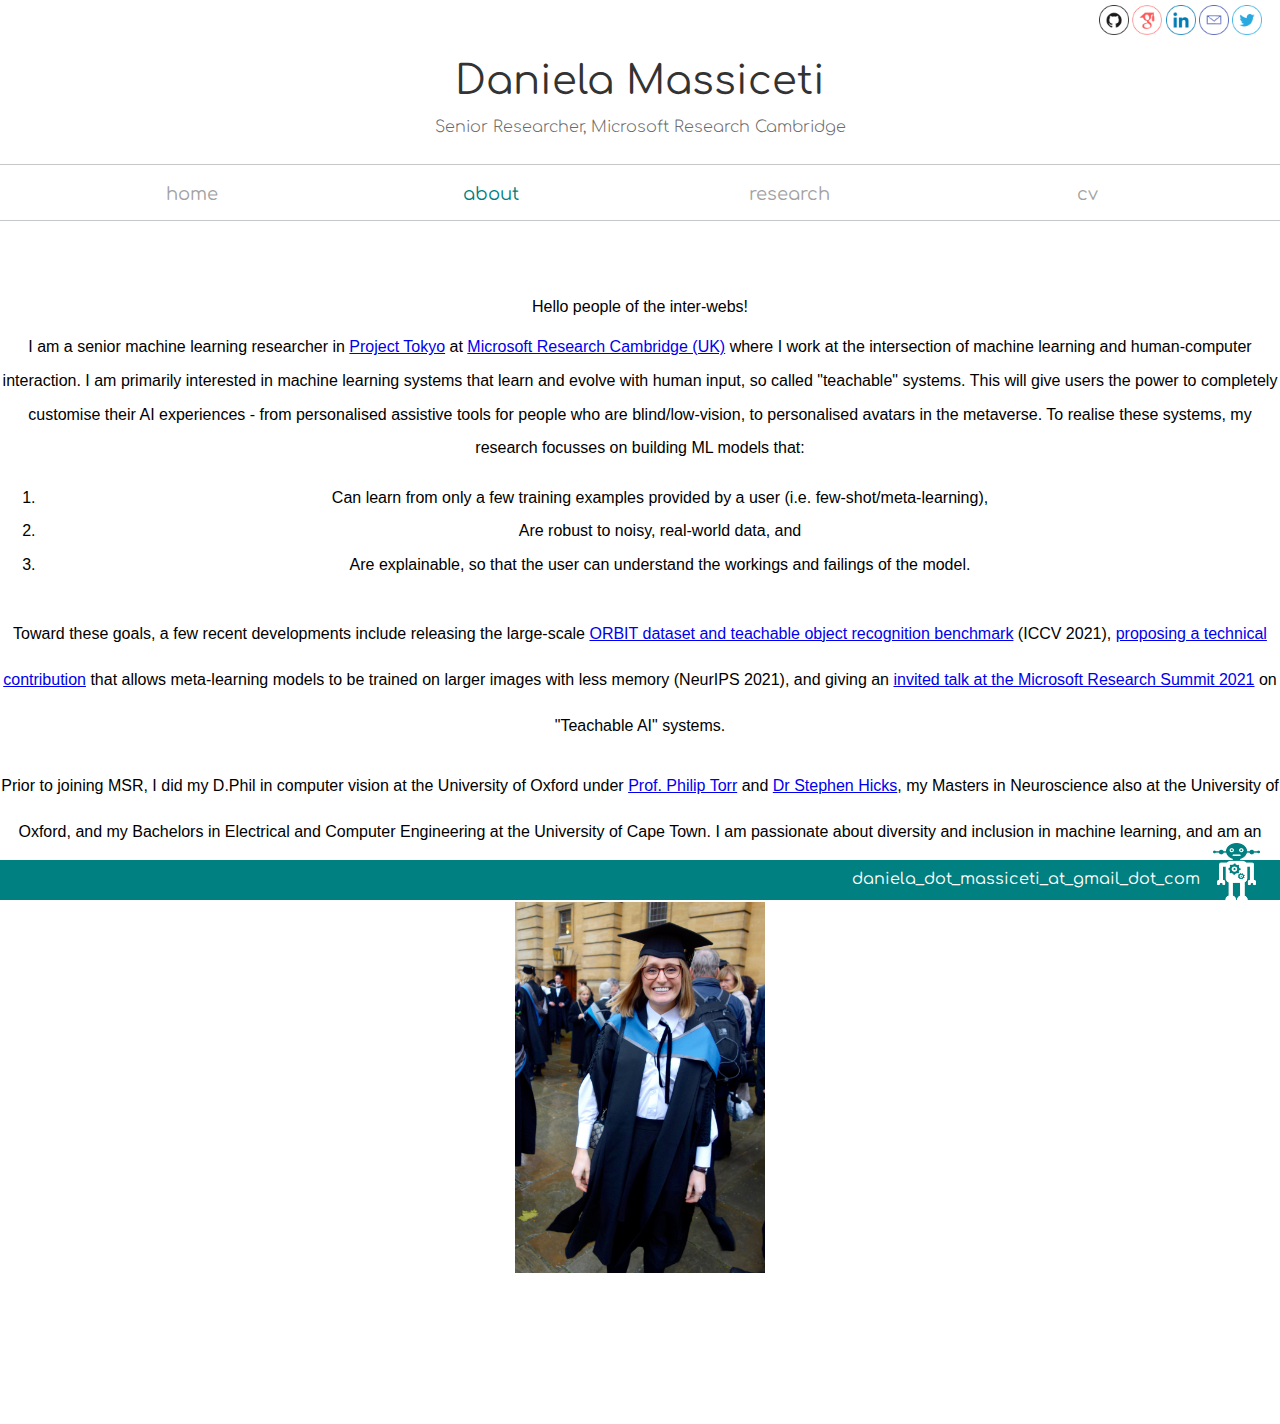
==== about.html @ 5dde348c "side by side" ====
<!doctype html>
<html>
<head id="head">
<meta charset="UTF-8">
<script src="/static/global_vars.js"></script>
<title>daniela massiceti // about</title>

<link rel="stylesheet" type="text/css" href="/static/css/main.css" media="screen"/>
<link rel="stylesheet" type="text/css" href="/static/css/twitter-bootstrap.css" />
<link rel="shortcut icon" href="/static/images/tabby.ico" >
<link rel="icon" href="/static/images/tabby.ico">
<link rel="stylesheet" type="text/css" href="//fonts.googleapis.com/css?family=Comfortaa" />

<!-- Global site tag (gtag.js) - Google Analytics -->
<script async src="https://www.googletagmanager.com/gtag/js?id=G-F3MF0CTQF7"></script>
<script>
  window.dataLayer = window.dataLayer || [];
  function gtag(){dataLayer.push(arguments);}
  gtag('js', new Date());

  gtag('config', 'G-F3MF0CTQF7');
</script>

<meta name="description" content="daniela massiceti" />
<meta name="p:domain_verify" content="15f149f4e12ce0bf04ad541a6e0d8a62"/>
</head>
<script>
  document.getElementById("head").innerHTML += '<meta name="keywords" content=' + mykeywords + '/>';
</script>

<body>
<div id="wrapper">
    <header id="top">
    <a href="https://github.com/danielamassiceti" target=_blank><img id="github" src="/static/socialmediaicons/github.png" width="30" height="30" title="github" alt="github"/></a>
    <a href="https://scholar.google.com/citations?user=-4fo-SwAAAAJ&hl=en" target=_blank><img id="googlescholar" src="/static/socialmediaicons/gscholar.png" width="30" height="30" title="google scholar" alt="google scholar"/></a>
    <a href="http://za.linkedin.com/pub/daniela-massiceti/66/422/425" target=_blank><img id="linkedin" src="/static/socialmediaicons/linkedin.png" width="30" height="30" title="linkedin" alt="linkedin"/></a>
    <a href="mailto:daniela.massiceti@gmail.com" target="_top"><img id="mail" src="/static/socialmediaicons/mail_newcolour.png" width="30" height="30" title="mail: daniela.massiceti@gmail.com" alt="mail"/></a>
    <a href="https://www.twitter.com/DanniMassi/" target=_blank><img id="twitter" src="/static/socialmediaicons/twitter.png" width="30" height="30" title="twitter: @dannimassi" alt="twitter"/></a>
  </header>
   
  <div id="headerimg">
    <a href="/index.html">
      <div class = "h">Daniela Massiceti</div>
    </a>
    <div class="subh" id="jobtitle"></div>
      <script>document.getElementById("jobtitle").innerHTML = jobtitle;</script>
  </div>
  <hr id="tophr"> 
  <nav class="navigationbar">
    	<ul>
          <li><a class="normal" href="/index.html" id=" ">home</a></li>
          <li><a class="normal" href="/about.html" id="currentPage">about</a></li>
          <li><a class="normal" href="/research.html" id=" ">research</a></li>
          <li><a id="cv" href="" target=_blank id=" ">cv</a></li>
	    <script>document.getElementById("cv").href = cvpath;</script>
    	</ul>
  </nav>
  <hr id="bottomhr">
  <div id="mainbody">
  	<div classs='side-by-side'>
		<p> Hello people of the inter-webs! </p>
		<span>I am a senior machine learning researcher in <a href="https://www.microsoft.com/en-us/research/project/project-tokyo/" target="_blank">Project Tokyo</a> at <a href="https://www.microsoft.com/en-us/research/lab/microsoft-research-cambridge/">Microsoft Research Cambridge (UK)</a> where I work at the intersection of machine learning and human-computer interaction. I am primarily interested in machine learning systems that learn and evolve with human input, so called "teachable" systems. This will give users the power to completely customise their AI experiences - from personalised assistive tools for people who are blind/low-vision, to personalised avatars in the metaverse. To realise these systems, my research focusses on building ML models that:</span>
<ol>
 	<li>Can learn from only a few training examples provided by a user (i.e. few-shot/meta-learning),</li>
 	<li>Are robust to noisy, real-world data, and</li>
 	<li>Are explainable, so that the user can understand the workings and failings of the model.</li>
</ol>
<p>
Toward these goals, a few recent developments include releasing the large-scale <a title="https://www.microsoft.com/en-us/research/publication/orbit-dataset/" href="https://www.microsoft.com/en-us/research/publication/orbit-dataset/" target="_blank">ORBIT dataset and teachable object recognition benchmark</a> (ICCV 2021), <a title="https://www.microsoft.com/en-us/research/publication/memory-efficient-meta-learning-with-large-images/" href="https://www.microsoft.com/en-us/research/publication/memory-efficient-meta-learning-with-large-images/" target="_blank">proposing a technical contribution</a> that allows meta-learning models to be trained on larger images with less memory (NeurIPS 2021), and giving an <a title="https://www.youtube.com/watch?v=WpvOkIJjg-A" href="https://www.youtube.com/watch?v=WpvOkIJjg-A" target="_blank">invited talk at the Microsoft Research Summit 2021</a> on "Teachable AI" systems.</p>
		<p> Prior to joining MSR, I did my D.Phil in computer vision at the University of Oxford under <a href="https://www.robots.ox.ac.uk/~tvg" target="_blank">Prof. Philip Torr</a> and <a href="https://www.oxsight.co.uk" target="_blank">Dr Stephen Hicks</a>, my Masters in Neuroscience also at the University of Oxford, and my Bachelors in Electrical and Computer Engineering at the University of Cape Town. I am passionate about diversity and inclusion in machine learning, and am an organiser of the <a href="https://www.deeplearningindaba.com" target="_blank">Deep Learning Indaba</a>.
		</p>
  	</div>
      	<div class="side-by-side"> <img id="me" src="/static/images/about_photo.jpg" width="250"/> </div>
  	</div>
  
  <div id="footerwrapper">
	<div id="email"> daniela_dot_massiceti_at_gmail_dot_com </div>
  <img src="/static/images/robotgirl.png" alt=""/>
  </div>
  </div>
</div>
</body>
</html>
---- static/css/main.css ----
@charset "UTF-8";

.side-by-side {
    display: inline-block;
    width: 35%;
    margin-bottom: 70px;
    vertical-align: top;
    horizontal-align: center;
} 

.side-by-side p {
    line-height: 200% !important;
}

#top  {
	text-align: right;
	font-size: small;
	padding-top: 5px;
	padding-right: 18px;
}

#headerimg div {
	margin-left: auto;
	margin-right: auto;
	width: 80%;
	display: block;
	max-width: 100%;
	text-decoration: none;
	font-family: comfortaa;
	text-align: center;
	font-style: normal;
}

#headerimg div.h {
	font-weight: 400;
	font-size: 250%;
	font-variant: normal;
	color: #333333;
	padding-top: 20px;
	padding-bottom: 10px;
}

#headerimg a {
  text-decoration: none;
}

#headerimg div.subh {
	font-weight: 200;
	font-size: 100%;
	font-variant: normal;
	color: #6B6B6B;
	padding-top: 5px;
	padding-bottom: 20px;
}

.navigationbar ul li  {
	font-family: comfortaa;
	font-style: normal;
	font-weight: 400;
	color: #BCBCBC;
	font-variant: normal;
	font-size: large;
	display: inline-block;
  	width: 23%;
	position: static;
	padding-top: 3px;
}

.navigationbar a {
	color: #A3A2A2;
  text-decoration: none;
}

.navigationbar ul  {
	list-style: none;
	text-align: center;
  	overflow: auto;
  	padding: 0px;
}

.navigationbar a:hover, .navigationbar a.normal:active, .navigationbar a.normal:focus   {
	color: #008080;
	text-decoration: none;
}

#wrapper .navigationbar #currentPage {
	 color: #008080;
}

.navigationbar_x5 ul li {
  	width: 18%;
}

.navigationbar_x6 ul li {
	width: 14%;
}

h1 {
	font-family: comfortaa;
	font-style: normal;
	font-weight: 400;
	font-size: large;
	font-variant: normal;
	color: #008080;
  margin-top: 20px;
  margin-bottom: 5px;
}

h2 {
	font-family: comfortaa;
	font-style: normal;
	font-weight: 400;
	color: #6B6B6B;
	font-size: small;
  	margin-bottom: 10px;
}

h3 {
	color: #6B6B6B;
	text-decoration: underline;
	font-size: small;
	font-weight: normal;
}

h4 {
	font-family: comfortaa;
	font-style: normal;
	font-weight: 700;
	font-size: small;
	color: #2A47C3;
}

#wrapper #mainbody {
	text-align: center;
	font-family: "Trebuchet MS", Helvetica, sans-serif;
	font-style: normal;
	font-weight: 200;
	line-height: 210%;
	width:100%;
	height:100%;
	margin-top:50px;
	margin-bottom:70px;
	padding-bottom: 70px;
	display :block;
}


#wrapper #mainbody p {
	margin: 0px !important;
	padding-top: 13px;
	line-height: 290%;
}

html, body{
	width: 100%;
	height: 100%;
    	margin: 0px !important;
    	padding: 0px;
}


#wrapper #footerwrapper img {
	float: left;
	position: absolute;
	right: 0px;
	bottom: 0px;
	padding-right: 20px;
	width: 47px;
	height: 57px;
}

#wrapper #footerwrapper {
	width: 100%;
	height: 40px;
	background: #008080;
	position: fixed;
	bottom: 0px;
}

#footerwrapper #email {
	font-family: comfortaa;
	font-style: normal;
	font-weight: 400;
	color: #FFFFFF;
	font-variant: normal;
	font-size: 100%;
	right: 80px;
	top:25%;
	float: left;
	position: absolute;
	text-decoration: none;
}

ul.img-list {
	list-style-type: none;
	padding: 0px !important;
	text-align: center;
	width: 100%;
	height: 100%;
	margin: 0px !important;
}
 
ul.project-list {
	list-style-type: none;
	padding: 0px !important;
	margin-bottom: 80px;
	text-align: center;
	left: 50%;
}

ul.img-list li {
	display: inline-block;
	height: 300px;
	margin: 1em;
	position: relative;
	width: 300px;
}


ul.project-list li {
	display: inline-block;
	height: 365px;
	margin: 1em;
	position: relative;
	width: 500px;
}

ul.img-list span.text-content {
	font-family: "Trebuchet MS", Helvetica, sans-serif;
	font-size: medium;
	background: rgba(0,0,0,0.35);
	color: white;
	cursor: pointer;
	display: table;
	height: 300px;
	left: 0;
	position: absolute;
	top: 0;
	width: 300px;
	opacity: 0;
	-webkit-transition: opacity 500ms;
	-moz-transition: opacity 500ms;
	-o-transition: opacity 500ms;
	transition: opacity 500ms;
}
 
ul.project-list span.text-content {
	font-family: "Trebuchet MS", Helvetica, sans-serif;
	font-size: medium;
	background: rgba(0,0,0,0.65);
	color: white;
	cursor: pointer;
	display: table;
	height: 365px;
	left: 0;
	position: absolute;
	top: 0;
	width: 500px;
	opacity: 0;
	-webkit-transition: opacity 500ms;
	-moz-transition: opacity 500ms;
	-o-transition: opacity 500ms;
	transition: opacity 500ms;
}

ul.img-list span.text-content span {
  display: table-cell;
  text-align: center;
  vertical-align: middle;
}

@media (hover: none) {
ul.img-list span.text-content {
  opacity: 1;
}
}

@media (hover: hover) and (pointer: fine) {
ul.img-list li:hover span.text-content {
  opacity: 1;
}
}

ul.project-list span.text-content span {
  display: table-cell;
  text-align: center;
  vertical-align: middle;
  padding: 15px;
}

@media (hover: none) {
ul.project-list span.text-content {
  opacity: 1;
}
}

@media (hover: hover) and (pointer: fine) {
ul.project-list li:hover span.text-content {
  opacity: 1;
}
}

hr {
	border: 0;
	width: 100%;
	color: #C7C8CA;
	background-color: #C7C8CA;
	height: 1px;
}

#wrapper #mainbody #copyright  {
	display: none;
}

#wrapper #sharebar {
	margin-right: auto;
	margin-left: auto;
	display: block;
	text-align: center;
	padding-bottom: 10px;
	margin-top: -10px;
}

.abstract {
  width: 85%;
  line-height: 180%;
  margin: auto;
  margin-bottom: 20px;
  text-align: justify;
}

.abstractimg {
  width: 85%;
  margin: 20px auto 40px auto;
}

.abstractfig { 
  margin: 20px auto 40px auto;
  font-size: 80%;
  line-height: 120%;
  font-weight: bold;
}

#recentnews {
  text-align: left;
  width: 60%;
  margin: auto;
  font-weight: 500;
}
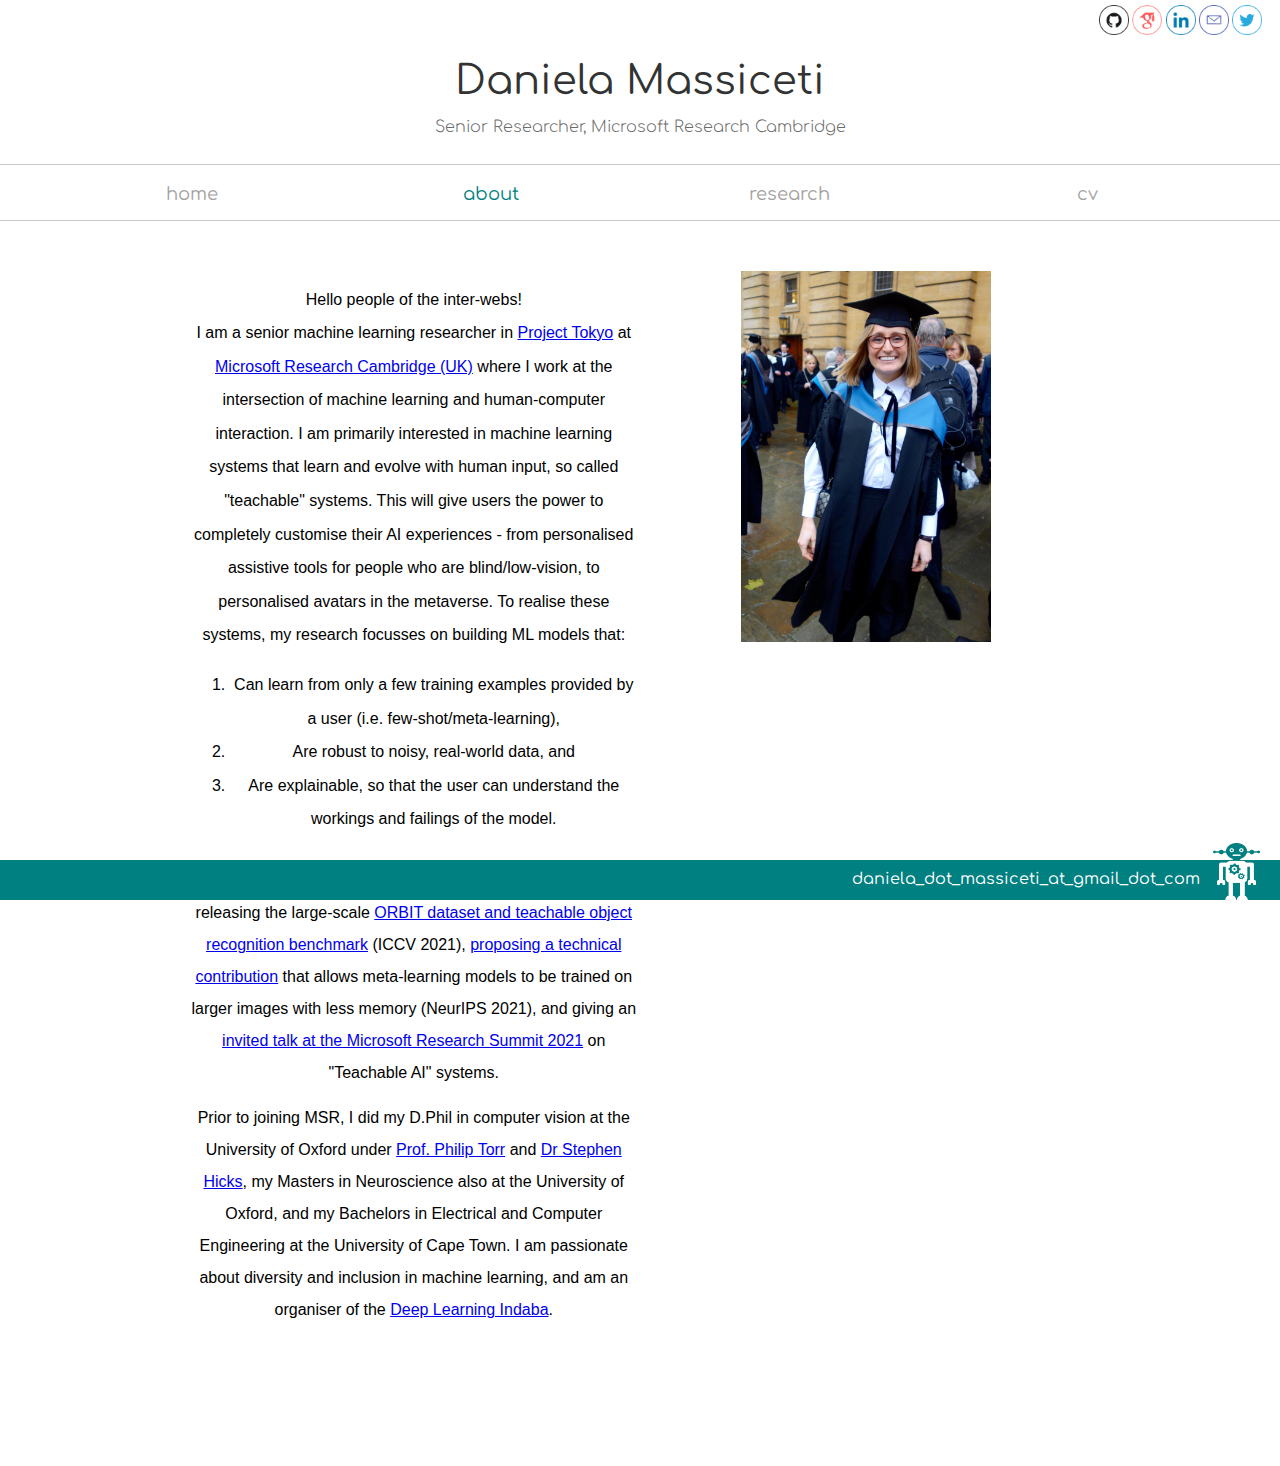
==== commit 45c91f81: "update" ====
--- a/about.html
+++ b/about.html
@@ -57,7 +57,7 @@
   </nav>
   <hr id="bottomhr">
   <div id="mainbody">
-  	<div classs='side-by-side'>
+  	<div class='side-by-side'>
 		<p> Hello people of the inter-webs! </p>
 		<span>I am a senior machine learning researcher in <a href="https://www.microsoft.com/en-us/research/project/project-tokyo/" target="_blank">Project Tokyo</a> at <a href="https://www.microsoft.com/en-us/research/lab/microsoft-research-cambridge/">Microsoft Research Cambridge (UK)</a> where I work at the intersection of machine learning and human-computer interaction. I am primarily interested in machine learning systems that learn and evolve with human input, so called "teachable" systems. This will give users the power to completely customise their AI experiences - from personalised assistive tools for people who are blind/low-vision, to personalised avatars in the metaverse. To realise these systems, my research focusses on building ML models that:</span>
 <ol>
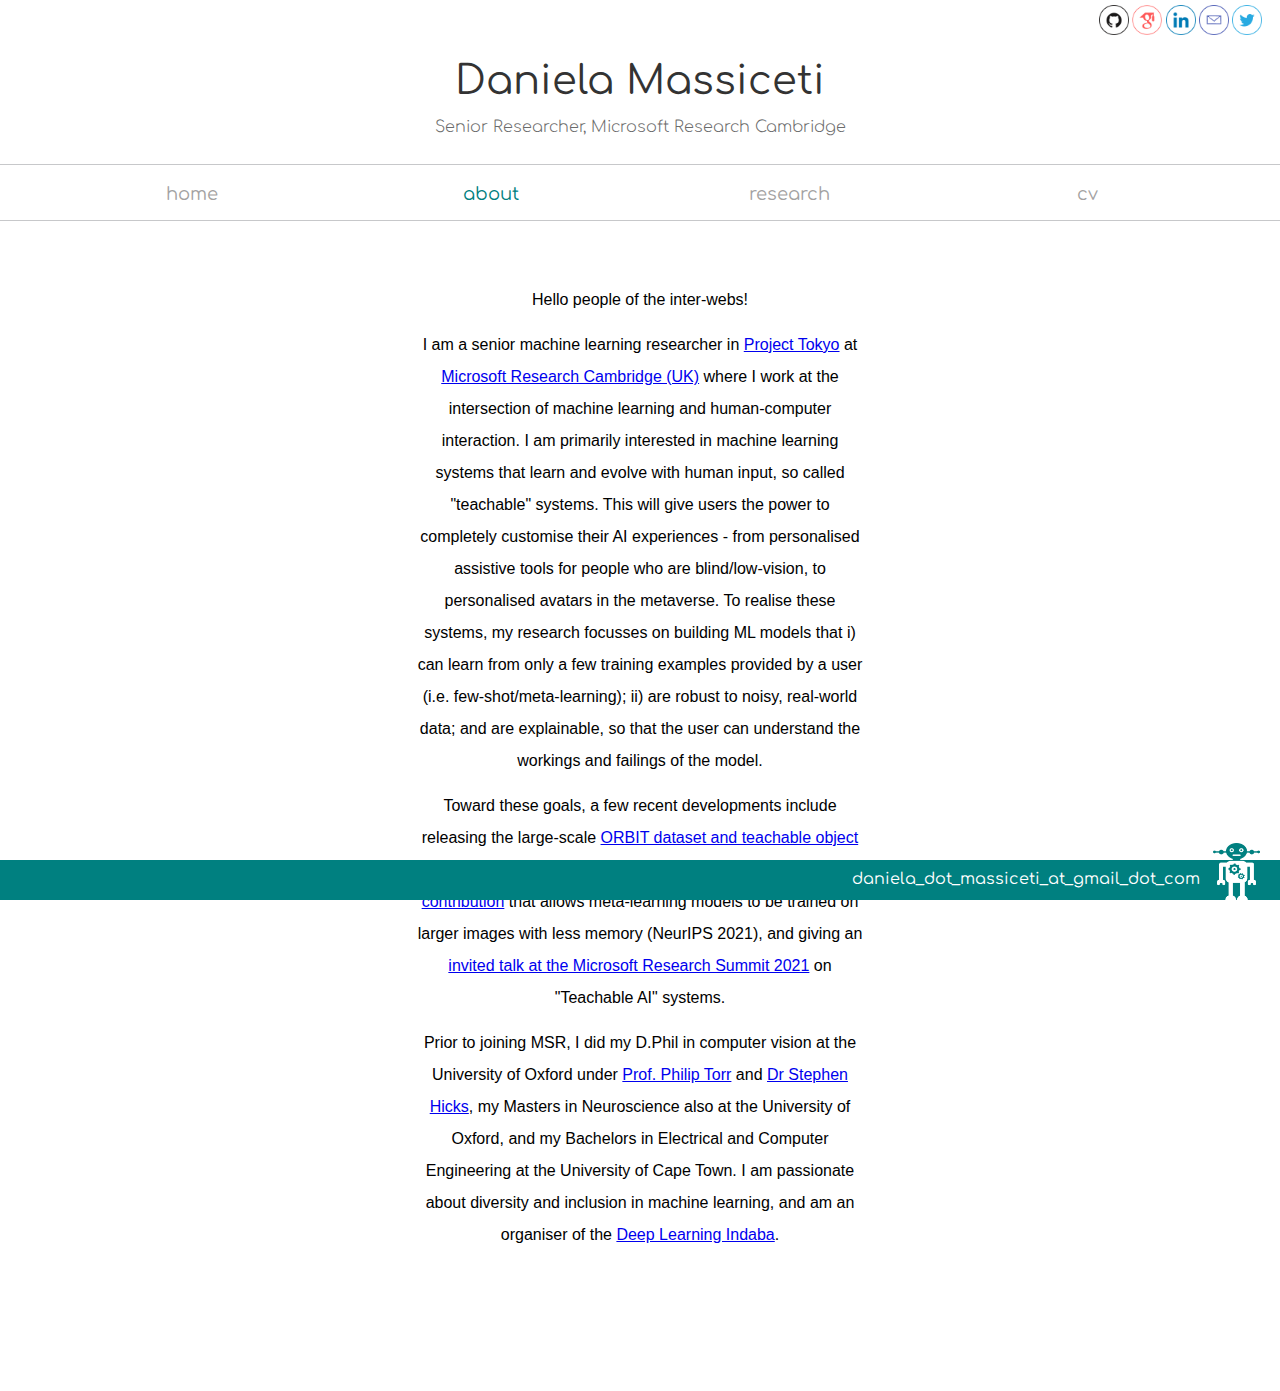
==== commit 2e7e9746: "removed bio pic" ====
--- a/about.html
+++ b/about.html
@@ -57,20 +57,14 @@
   </nav>
   <hr id="bottomhr">
   <div id="mainbody">
-  	<div class='side-by-side'>
+  	<div class='side-by-side' style="width=80%">
 		<p> Hello people of the inter-webs! </p>
-		<span>I am a senior machine learning researcher in <a href="https://www.microsoft.com/en-us/research/project/project-tokyo/" target="_blank">Project Tokyo</a> at <a href="https://www.microsoft.com/en-us/research/lab/microsoft-research-cambridge/">Microsoft Research Cambridge (UK)</a> where I work at the intersection of machine learning and human-computer interaction. I am primarily interested in machine learning systems that learn and evolve with human input, so called "teachable" systems. This will give users the power to completely customise their AI experiences - from personalised assistive tools for people who are blind/low-vision, to personalised avatars in the metaverse. To realise these systems, my research focusses on building ML models that:</span>
-<ol>
- 	<li>Can learn from only a few training examples provided by a user (i.e. few-shot/meta-learning),</li>
- 	<li>Are robust to noisy, real-world data, and</li>
- 	<li>Are explainable, so that the user can understand the workings and failings of the model.</li>
-</ol>
-<p>
-Toward these goals, a few recent developments include releasing the large-scale <a title="https://www.microsoft.com/en-us/research/publication/orbit-dataset/" href="https://www.microsoft.com/en-us/research/publication/orbit-dataset/" target="_blank">ORBIT dataset and teachable object recognition benchmark</a> (ICCV 2021), <a title="https://www.microsoft.com/en-us/research/publication/memory-efficient-meta-learning-with-large-images/" href="https://www.microsoft.com/en-us/research/publication/memory-efficient-meta-learning-with-large-images/" target="_blank">proposing a technical contribution</a> that allows meta-learning models to be trained on larger images with less memory (NeurIPS 2021), and giving an <a title="https://www.youtube.com/watch?v=WpvOkIJjg-A" href="https://www.youtube.com/watch?v=WpvOkIJjg-A" target="_blank">invited talk at the Microsoft Research Summit 2021</a> on "Teachable AI" systems.</p>
+		<p>I am a senior machine learning researcher in <a href="https://www.microsoft.com/en-us/research/project/project-tokyo/" target="_blank">Project Tokyo</a> at <a href="https://www.microsoft.com/en-us/research/lab/microsoft-research-cambridge/">Microsoft Research Cambridge (UK)</a> where I work at the intersection of machine learning and human-computer interaction. I am primarily interested in machine learning systems that learn and evolve with human input, so called "teachable" systems. This will give users the power to completely customise their AI experiences - from personalised assistive tools for people who are blind/low-vision, to personalised avatars in the metaverse. To realise these systems, my research focusses on building ML models that i) can learn from only a few training examples provided by a user (i.e. few-shot/meta-learning); ii) are robust to noisy, real-world data; and are explainable, so that the user can understand the workings and failings of the model.</p>
+		<p> Toward these goals, a few recent developments include releasing the large-scale <a title="https://www.microsoft.com/en-us/research/publication/orbit-dataset/" href="https://www.microsoft.com/en-us/research/publication/orbit-dataset/" target="_blank">ORBIT dataset and teachable object recognition benchmark</a> (ICCV 2021), <a title="https://www.microsoft.com/en-us/research/publication/memory-efficient-meta-learning-with-large-images/" href="https://www.microsoft.com/en-us/research/publication/memory-efficient-meta-learning-with-large-images/" target="_blank">proposing a technical contribution</a> that allows meta-learning models to be trained on larger images with less memory (NeurIPS 2021), and giving an <a title="https://www.youtube.com/watch?v=WpvOkIJjg-A" href="https://www.youtube.com/watch?v=WpvOkIJjg-A" target="_blank">invited talk at the Microsoft Research Summit 2021</a> on "Teachable AI" systems.</p>
 		<p> Prior to joining MSR, I did my D.Phil in computer vision at the University of Oxford under <a href="https://www.robots.ox.ac.uk/~tvg" target="_blank">Prof. Philip Torr</a> and <a href="https://www.oxsight.co.uk" target="_blank">Dr Stephen Hicks</a>, my Masters in Neuroscience also at the University of Oxford, and my Bachelors in Electrical and Computer Engineering at the University of Cape Town. I am passionate about diversity and inclusion in machine learning, and am an organiser of the <a href="https://www.deeplearningindaba.com" target="_blank">Deep Learning Indaba</a>.
 		</p>
   	</div>
-      	<div class="side-by-side"> <img id="me" src="/static/images/about_photo.jpg" width="250"/> </div>
+	<!--<div class="side-by-side" > <img id="me" src="/static/images/about_photo.jpg" width="250"/> </div>-->
   	</div>
   
   <div id="footerwrapper">
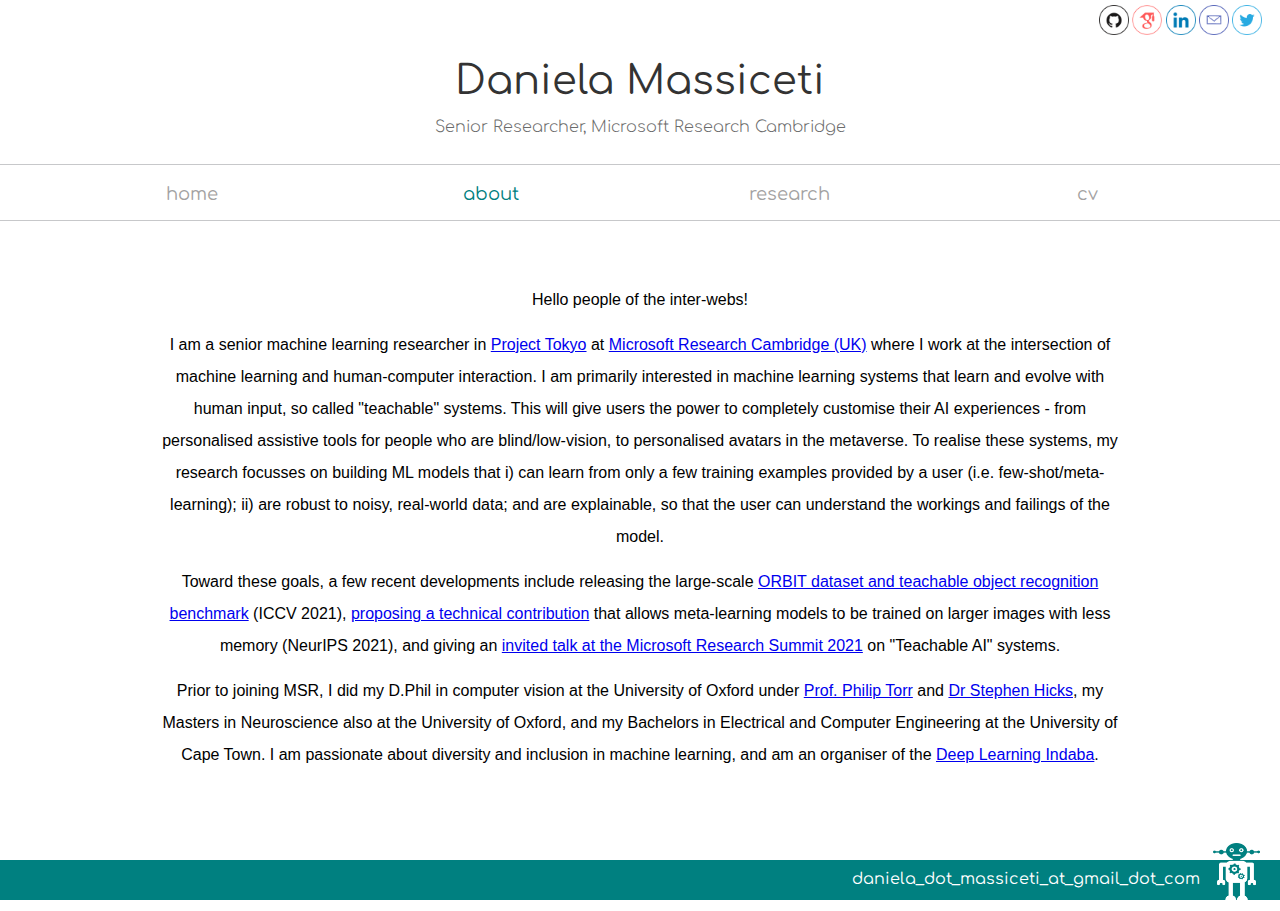
==== commit 70653c21: "about" ====
--- a/about.html
+++ b/about.html
@@ -57,7 +57,7 @@
   </nav>
   <hr id="bottomhr">
   <div id="mainbody">
-  	<div class='side-by-side' style="width=80%">
+  	<div class='side-by-side'>
 		<p> Hello people of the inter-webs! </p>
 		<p>I am a senior machine learning researcher in <a href="https://www.microsoft.com/en-us/research/project/project-tokyo/" target="_blank">Project Tokyo</a> at <a href="https://www.microsoft.com/en-us/research/lab/microsoft-research-cambridge/">Microsoft Research Cambridge (UK)</a> where I work at the intersection of machine learning and human-computer interaction. I am primarily interested in machine learning systems that learn and evolve with human input, so called "teachable" systems. This will give users the power to completely customise their AI experiences - from personalised assistive tools for people who are blind/low-vision, to personalised avatars in the metaverse. To realise these systems, my research focusses on building ML models that i) can learn from only a few training examples provided by a user (i.e. few-shot/meta-learning); ii) are robust to noisy, real-world data; and are explainable, so that the user can understand the workings and failings of the model.</p>
 		<p> Toward these goals, a few recent developments include releasing the large-scale <a title="https://www.microsoft.com/en-us/research/publication/orbit-dataset/" href="https://www.microsoft.com/en-us/research/publication/orbit-dataset/" target="_blank">ORBIT dataset and teachable object recognition benchmark</a> (ICCV 2021), <a title="https://www.microsoft.com/en-us/research/publication/memory-efficient-meta-learning-with-large-images/" href="https://www.microsoft.com/en-us/research/publication/memory-efficient-meta-learning-with-large-images/" target="_blank">proposing a technical contribution</a> that allows meta-learning models to be trained on larger images with less memory (NeurIPS 2021), and giving an <a title="https://www.youtube.com/watch?v=WpvOkIJjg-A" href="https://www.youtube.com/watch?v=WpvOkIJjg-A" target="_blank">invited talk at the Microsoft Research Summit 2021</a> on "Teachable AI" systems.</p>
--- a/static/css/main.css
+++ b/static/css/main.css
@@ -2,7 +2,7 @@
 
 .side-by-side {
     display: inline-block;
-    width: 35%;
+    width: 75%;
     margin-bottom: 70px;
     vertical-align: top;
     horizontal-align: center;
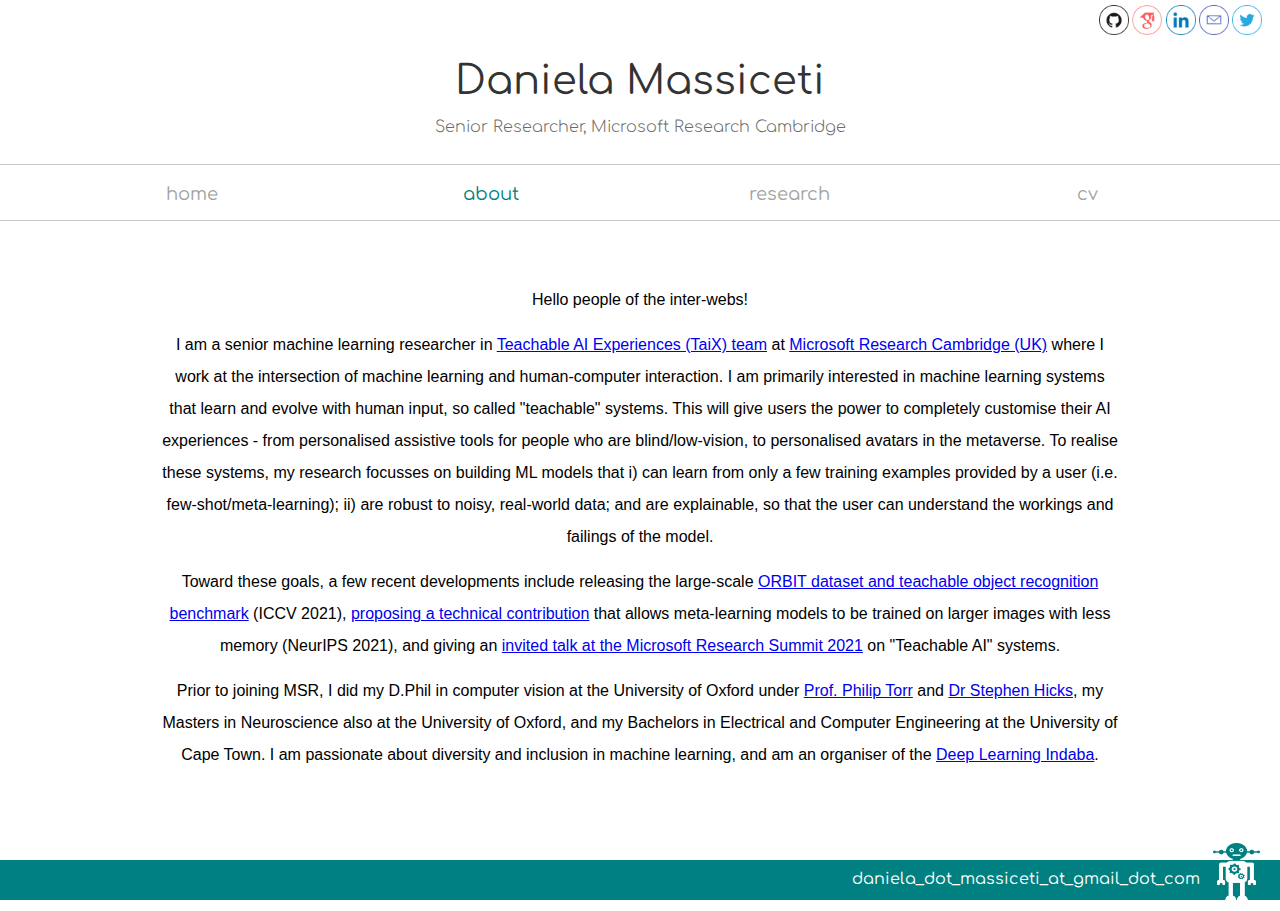
==== commit c647683e: "updated CV" ====
--- a/about.html
+++ b/about.html
@@ -59,7 +59,7 @@
   <div id="mainbody">
   	<div class='side-by-side'>
 		<p> Hello people of the inter-webs! </p>
-		<p>I am a senior machine learning researcher in <a href="https://www.microsoft.com/en-us/research/project/project-tokyo/" target="_blank">Project Tokyo</a> at <a href="https://www.microsoft.com/en-us/research/lab/microsoft-research-cambridge/">Microsoft Research Cambridge (UK)</a> where I work at the intersection of machine learning and human-computer interaction. I am primarily interested in machine learning systems that learn and evolve with human input, so called "teachable" systems. This will give users the power to completely customise their AI experiences - from personalised assistive tools for people who are blind/low-vision, to personalised avatars in the metaverse. To realise these systems, my research focusses on building ML models that i) can learn from only a few training examples provided by a user (i.e. few-shot/meta-learning); ii) are robust to noisy, real-world data; and are explainable, so that the user can understand the workings and failings of the model.</p>
+		<p>I am a senior machine learning researcher in <a href="https://www.microsoft.com/en-us/research/project/taix/" target="_blank">Teachable AI Experiences (TaiX) team</a> at <a href="https://www.microsoft.com/en-us/research/lab/microsoft-research-cambridge/">Microsoft Research Cambridge (UK)</a> where I work at the intersection of machine learning and human-computer interaction. I am primarily interested in machine learning systems that learn and evolve with human input, so called "teachable" systems. This will give users the power to completely customise their AI experiences - from personalised assistive tools for people who are blind/low-vision, to personalised avatars in the metaverse. To realise these systems, my research focusses on building ML models that i) can learn from only a few training examples provided by a user (i.e. few-shot/meta-learning); ii) are robust to noisy, real-world data; and are explainable, so that the user can understand the workings and failings of the model.</p>
 		<p> Toward these goals, a few recent developments include releasing the large-scale <a title="https://www.microsoft.com/en-us/research/publication/orbit-dataset/" href="https://www.microsoft.com/en-us/research/publication/orbit-dataset/" target="_blank">ORBIT dataset and teachable object recognition benchmark</a> (ICCV 2021), <a title="https://www.microsoft.com/en-us/research/publication/memory-efficient-meta-learning-with-large-images/" href="https://www.microsoft.com/en-us/research/publication/memory-efficient-meta-learning-with-large-images/" target="_blank">proposing a technical contribution</a> that allows meta-learning models to be trained on larger images with less memory (NeurIPS 2021), and giving an <a title="https://www.youtube.com/watch?v=WpvOkIJjg-A" href="https://www.youtube.com/watch?v=WpvOkIJjg-A" target="_blank">invited talk at the Microsoft Research Summit 2021</a> on "Teachable AI" systems.</p>
 		<p> Prior to joining MSR, I did my D.Phil in computer vision at the University of Oxford under <a href="https://www.robots.ox.ac.uk/~tvg" target="_blank">Prof. Philip Torr</a> and <a href="https://www.oxsight.co.uk" target="_blank">Dr Stephen Hicks</a>, my Masters in Neuroscience also at the University of Oxford, and my Bachelors in Electrical and Computer Engineering at the University of Cape Town. I am passionate about diversity and inclusion in machine learning, and am an organiser of the <a href="https://www.deeplearningindaba.com" target="_blank">Deep Learning Indaba</a>.
 		</p>
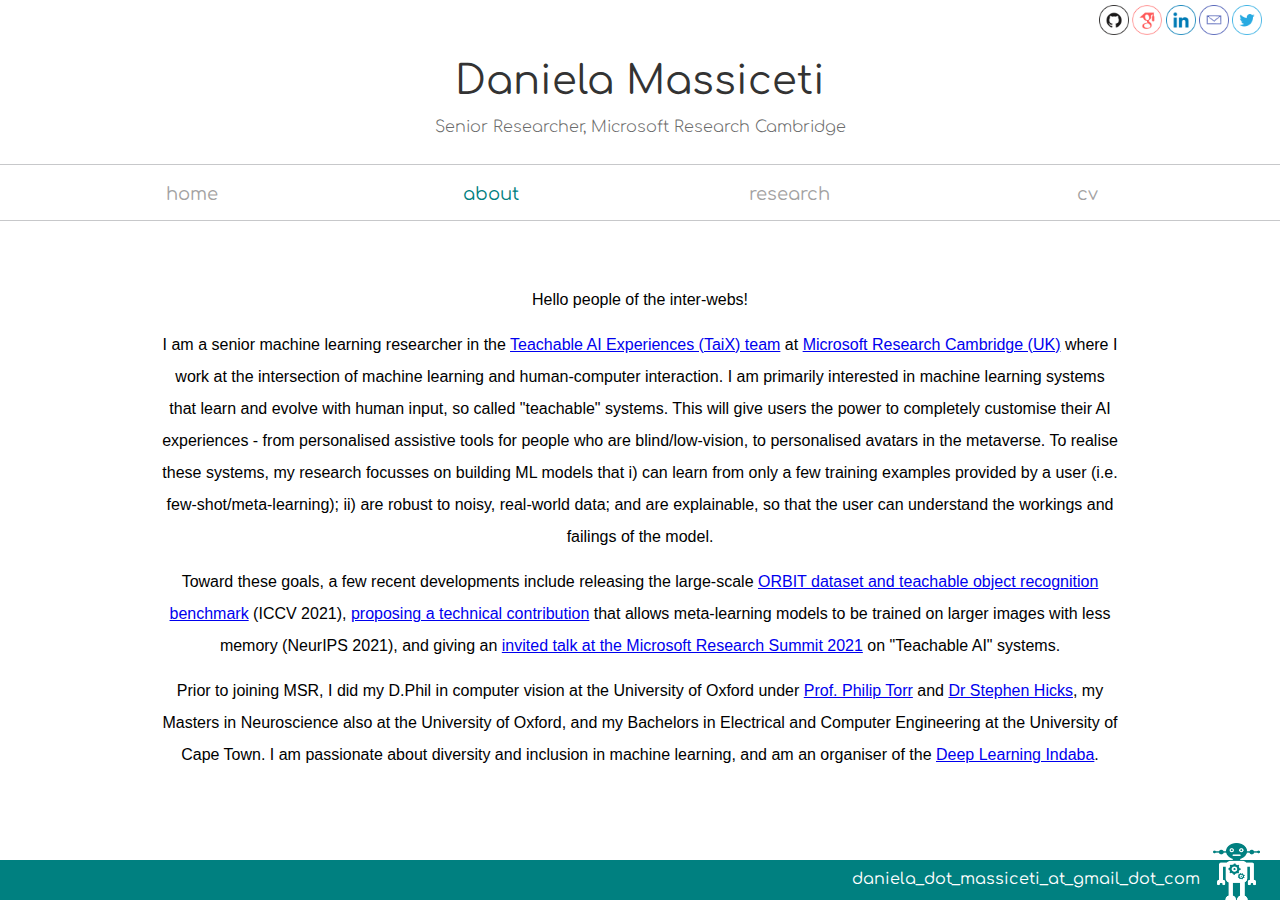
==== commit d7905ab5: "added the" ====
--- a/about.html
+++ b/about.html
@@ -59,7 +59,7 @@
   <div id="mainbody">
   	<div class='side-by-side'>
 		<p> Hello people of the inter-webs! </p>
-		<p>I am a senior machine learning researcher in <a href="https://www.microsoft.com/en-us/research/project/taix/" target="_blank">Teachable AI Experiences (TaiX) team</a> at <a href="https://www.microsoft.com/en-us/research/lab/microsoft-research-cambridge/">Microsoft Research Cambridge (UK)</a> where I work at the intersection of machine learning and human-computer interaction. I am primarily interested in machine learning systems that learn and evolve with human input, so called "teachable" systems. This will give users the power to completely customise their AI experiences - from personalised assistive tools for people who are blind/low-vision, to personalised avatars in the metaverse. To realise these systems, my research focusses on building ML models that i) can learn from only a few training examples provided by a user (i.e. few-shot/meta-learning); ii) are robust to noisy, real-world data; and are explainable, so that the user can understand the workings and failings of the model.</p>
+		<p>I am a senior machine learning researcher in the <a href="https://www.microsoft.com/en-us/research/project/taix/" target="_blank">Teachable AI Experiences (TaiX) team</a> at <a href="https://www.microsoft.com/en-us/research/lab/microsoft-research-cambridge/">Microsoft Research Cambridge (UK)</a> where I work at the intersection of machine learning and human-computer interaction. I am primarily interested in machine learning systems that learn and evolve with human input, so called "teachable" systems. This will give users the power to completely customise their AI experiences - from personalised assistive tools for people who are blind/low-vision, to personalised avatars in the metaverse. To realise these systems, my research focusses on building ML models that i) can learn from only a few training examples provided by a user (i.e. few-shot/meta-learning); ii) are robust to noisy, real-world data; and are explainable, so that the user can understand the workings and failings of the model.</p>
 		<p> Toward these goals, a few recent developments include releasing the large-scale <a title="https://www.microsoft.com/en-us/research/publication/orbit-dataset/" href="https://www.microsoft.com/en-us/research/publication/orbit-dataset/" target="_blank">ORBIT dataset and teachable object recognition benchmark</a> (ICCV 2021), <a title="https://www.microsoft.com/en-us/research/publication/memory-efficient-meta-learning-with-large-images/" href="https://www.microsoft.com/en-us/research/publication/memory-efficient-meta-learning-with-large-images/" target="_blank">proposing a technical contribution</a> that allows meta-learning models to be trained on larger images with less memory (NeurIPS 2021), and giving an <a title="https://www.youtube.com/watch?v=WpvOkIJjg-A" href="https://www.youtube.com/watch?v=WpvOkIJjg-A" target="_blank">invited talk at the Microsoft Research Summit 2021</a> on "Teachable AI" systems.</p>
 		<p> Prior to joining MSR, I did my D.Phil in computer vision at the University of Oxford under <a href="https://www.robots.ox.ac.uk/~tvg" target="_blank">Prof. Philip Torr</a> and <a href="https://www.oxsight.co.uk" target="_blank">Dr Stephen Hicks</a>, my Masters in Neuroscience also at the University of Oxford, and my Bachelors in Electrical and Computer Engineering at the University of Cape Town. I am passionate about diversity and inclusion in machine learning, and am an organiser of the <a href="https://www.deeplearningindaba.com" target="_blank">Deep Learning Indaba</a>.
 		</p>
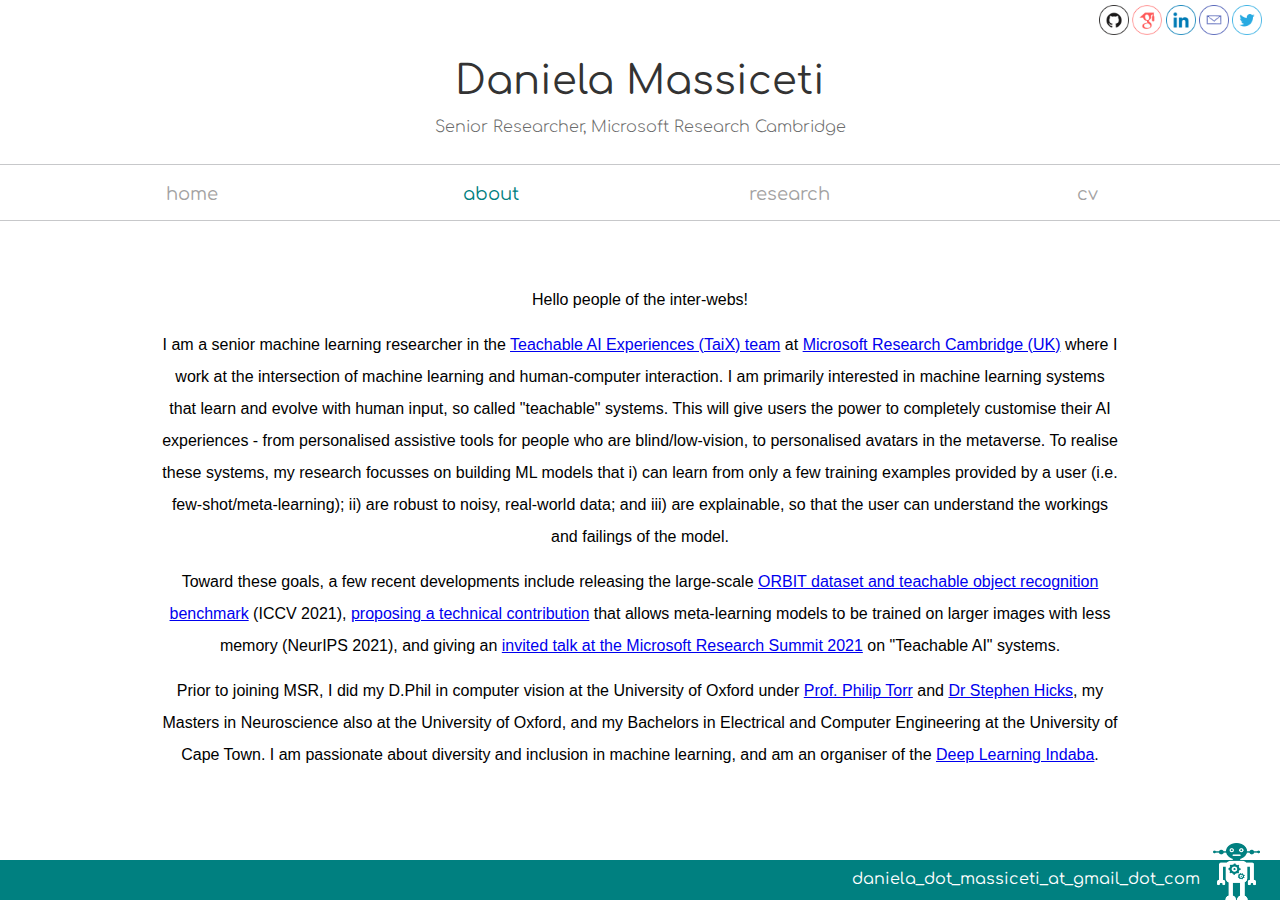
==== commit c0c78b6a: "added iii" ====
--- a/about.html
+++ b/about.html
@@ -59,7 +59,7 @@
   <div id="mainbody">
   	<div class='side-by-side'>
 		<p> Hello people of the inter-webs! </p>
-		<p>I am a senior machine learning researcher in the <a href="https://www.microsoft.com/en-us/research/project/taix/" target="_blank">Teachable AI Experiences (TaiX) team</a> at <a href="https://www.microsoft.com/en-us/research/lab/microsoft-research-cambridge/">Microsoft Research Cambridge (UK)</a> where I work at the intersection of machine learning and human-computer interaction. I am primarily interested in machine learning systems that learn and evolve with human input, so called "teachable" systems. This will give users the power to completely customise their AI experiences - from personalised assistive tools for people who are blind/low-vision, to personalised avatars in the metaverse. To realise these systems, my research focusses on building ML models that i) can learn from only a few training examples provided by a user (i.e. few-shot/meta-learning); ii) are robust to noisy, real-world data; and are explainable, so that the user can understand the workings and failings of the model.</p>
+		<p>I am a senior machine learning researcher in the <a href="https://www.microsoft.com/en-us/research/project/taix/" target="_blank">Teachable AI Experiences (TaiX) team</a> at <a href="https://www.microsoft.com/en-us/research/lab/microsoft-research-cambridge/">Microsoft Research Cambridge (UK)</a> where I work at the intersection of machine learning and human-computer interaction. I am primarily interested in machine learning systems that learn and evolve with human input, so called "teachable" systems. This will give users the power to completely customise their AI experiences - from personalised assistive tools for people who are blind/low-vision, to personalised avatars in the metaverse. To realise these systems, my research focusses on building ML models that i) can learn from only a few training examples provided by a user (i.e. few-shot/meta-learning); ii) are robust to noisy, real-world data; and iii) are explainable, so that the user can understand the workings and failings of the model.</p>
 		<p> Toward these goals, a few recent developments include releasing the large-scale <a title="https://www.microsoft.com/en-us/research/publication/orbit-dataset/" href="https://www.microsoft.com/en-us/research/publication/orbit-dataset/" target="_blank">ORBIT dataset and teachable object recognition benchmark</a> (ICCV 2021), <a title="https://www.microsoft.com/en-us/research/publication/memory-efficient-meta-learning-with-large-images/" href="https://www.microsoft.com/en-us/research/publication/memory-efficient-meta-learning-with-large-images/" target="_blank">proposing a technical contribution</a> that allows meta-learning models to be trained on larger images with less memory (NeurIPS 2021), and giving an <a title="https://www.youtube.com/watch?v=WpvOkIJjg-A" href="https://www.youtube.com/watch?v=WpvOkIJjg-A" target="_blank">invited talk at the Microsoft Research Summit 2021</a> on "Teachable AI" systems.</p>
 		<p> Prior to joining MSR, I did my D.Phil in computer vision at the University of Oxford under <a href="https://www.robots.ox.ac.uk/~tvg" target="_blank">Prof. Philip Torr</a> and <a href="https://www.oxsight.co.uk" target="_blank">Dr Stephen Hicks</a>, my Masters in Neuroscience also at the University of Oxford, and my Bachelors in Electrical and Computer Engineering at the University of Cape Town. I am passionate about diversity and inclusion in machine learning, and am an organiser of the <a href="https://www.deeplearningindaba.com" target="_blank">Deep Learning Indaba</a>.
 		</p>
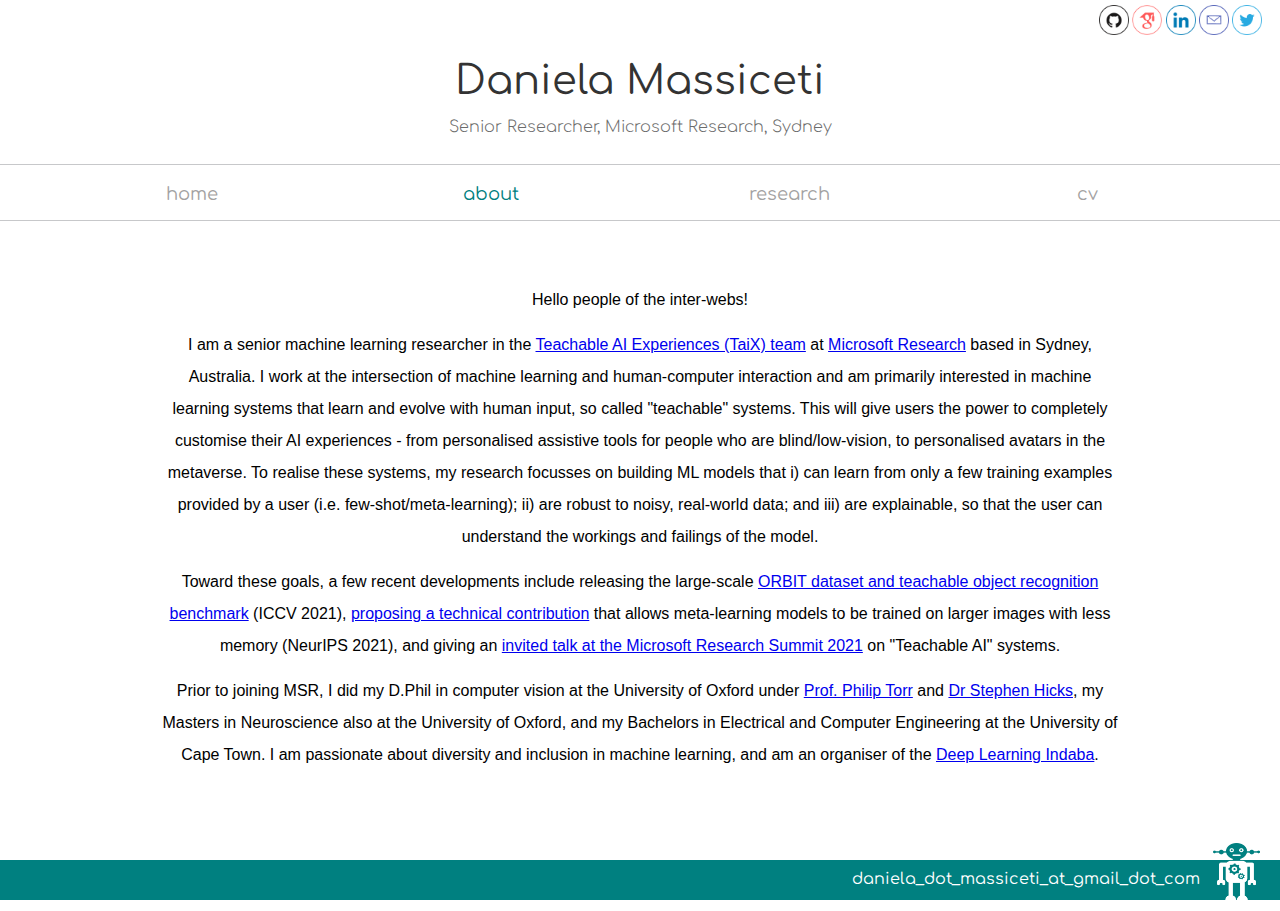
==== commit 89144e0a: "updated location" ====
--- a/about.html
+++ b/about.html
@@ -59,7 +59,7 @@
   <div id="mainbody">
   	<div class='side-by-side'>
 		<p> Hello people of the inter-webs! </p>
-		<p>I am a senior machine learning researcher in the <a href="https://www.microsoft.com/en-us/research/project/taix/" target="_blank">Teachable AI Experiences (TaiX) team</a> at <a href="https://www.microsoft.com/en-us/research/lab/microsoft-research-cambridge/">Microsoft Research Cambridge (UK)</a> where I work at the intersection of machine learning and human-computer interaction. I am primarily interested in machine learning systems that learn and evolve with human input, so called "teachable" systems. This will give users the power to completely customise their AI experiences - from personalised assistive tools for people who are blind/low-vision, to personalised avatars in the metaverse. To realise these systems, my research focusses on building ML models that i) can learn from only a few training examples provided by a user (i.e. few-shot/meta-learning); ii) are robust to noisy, real-world data; and iii) are explainable, so that the user can understand the workings and failings of the model.</p>
+		<p>I am a senior machine learning researcher in the <a href="https://www.microsoft.com/en-us/research/project/taix/" target="_blank">Teachable AI Experiences (TaiX) team</a> at <a href="https://www.microsoft.com/en-us/research">Microsoft Research</a> based in Sydney, Australia. I work at the intersection of machine learning and human-computer interaction and am primarily interested in machine learning systems that learn and evolve with human input, so called "teachable" systems. This will give users the power to completely customise their AI experiences - from personalised assistive tools for people who are blind/low-vision, to personalised avatars in the metaverse. To realise these systems, my research focusses on building ML models that i) can learn from only a few training examples provided by a user (i.e. few-shot/meta-learning); ii) are robust to noisy, real-world data; and iii) are explainable, so that the user can understand the workings and failings of the model.</p>
 		<p> Toward these goals, a few recent developments include releasing the large-scale <a title="https://www.microsoft.com/en-us/research/publication/orbit-dataset/" href="https://www.microsoft.com/en-us/research/publication/orbit-dataset/" target="_blank">ORBIT dataset and teachable object recognition benchmark</a> (ICCV 2021), <a title="https://www.microsoft.com/en-us/research/publication/memory-efficient-meta-learning-with-large-images/" href="https://www.microsoft.com/en-us/research/publication/memory-efficient-meta-learning-with-large-images/" target="_blank">proposing a technical contribution</a> that allows meta-learning models to be trained on larger images with less memory (NeurIPS 2021), and giving an <a title="https://www.youtube.com/watch?v=WpvOkIJjg-A" href="https://www.youtube.com/watch?v=WpvOkIJjg-A" target="_blank">invited talk at the Microsoft Research Summit 2021</a> on "Teachable AI" systems.</p>
 		<p> Prior to joining MSR, I did my D.Phil in computer vision at the University of Oxford under <a href="https://www.robots.ox.ac.uk/~tvg" target="_blank">Prof. Philip Torr</a> and <a href="https://www.oxsight.co.uk" target="_blank">Dr Stephen Hicks</a>, my Masters in Neuroscience also at the University of Oxford, and my Bachelors in Electrical and Computer Engineering at the University of Cape Town. I am passionate about diversity and inclusion in machine learning, and am an organiser of the <a href="https://www.deeplearningindaba.com" target="_blank">Deep Learning Indaba</a>.
 		</p>
